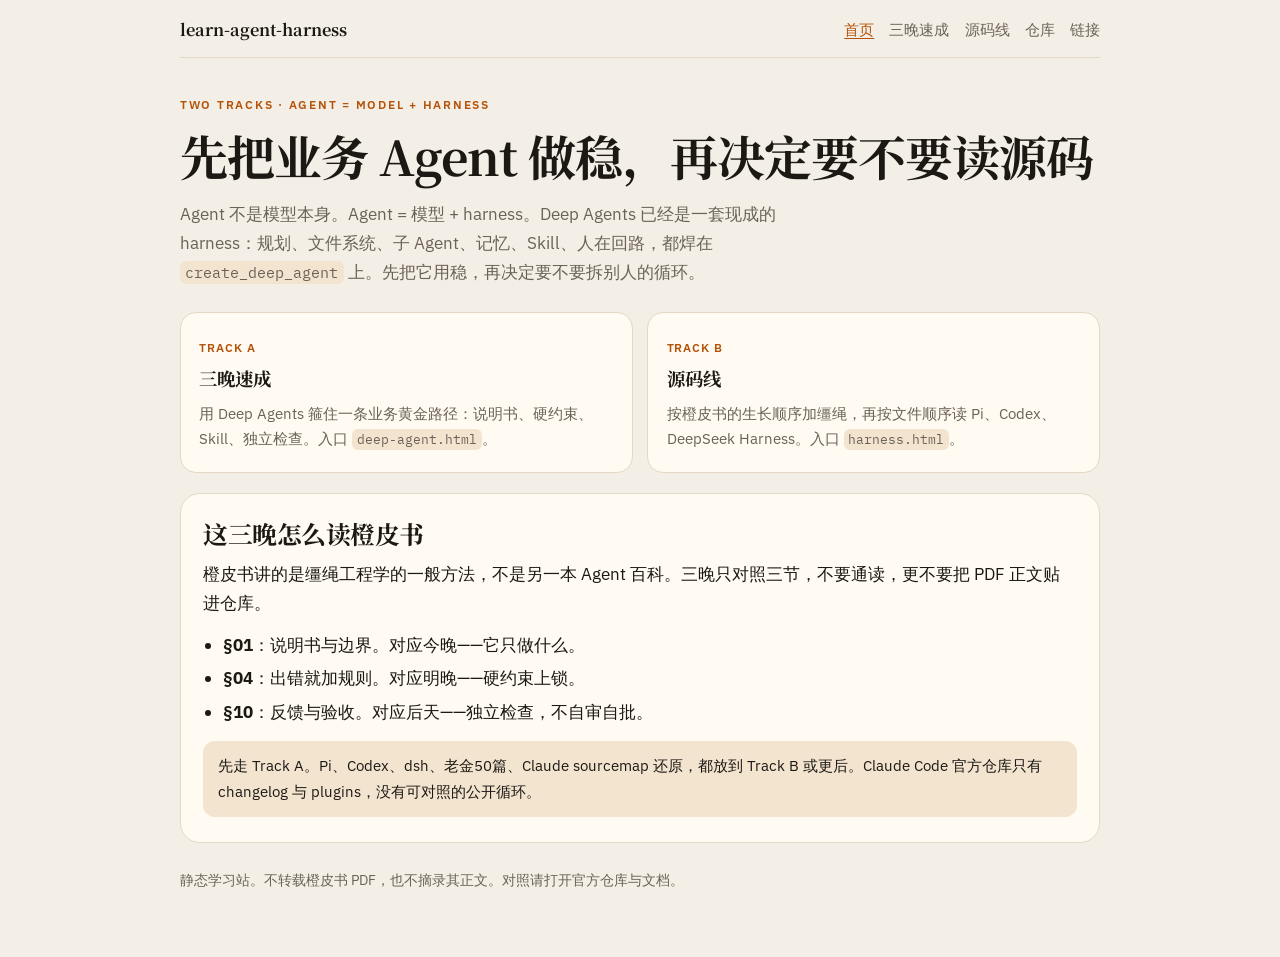
==== docs/index.html @ 332751eb "Add Deep Agents crash-course learning site. Static Pages site for the two-track harness path." ====
<!DOCTYPE html>
<html lang="zh-CN">
<head>
  <meta charset="utf-8">
  <meta name="viewport" content="width=device-width, initial-scale=1">
  <title>先把业务 Agent 做稳，再决定要不要读源码</title>
  <meta name="description" content="两条线学 Agent harness：三晚用 Deep Agents 把业务路径箍住，再按需读 Pi / Codex / dsh 源码。">
  <meta name="theme-color" content="#f4efe6">
  <link rel="canonical" href="https://tonyc726.github.io/learn-agent-harness/index.html">
  <link rel="preconnect" href="https://fonts.googleapis.com">
  <link rel="preconnect" href="https://fonts.gstatic.com" crossorigin>
  <link href="https://fonts.googleapis.com/css2?family=IBM+Plex+Sans:ital,wght@0,400;0,500;0,600;1,400&family=IBM+Plex+Mono:wght@400;500&family=Noto+Serif+SC:wght@500;600;700&display=swap" rel="stylesheet">
  <link rel="stylesheet" href="style.css">
</head>
<body>
<nav class="site-nav">
  <a class="brand" href="index.html">learn-agent-harness</a>
  <div class="links">
    <a href="index.html" class="active">首页</a>
    <a href="deep-agent.html">三晚速成</a>
    <a href="harness.html">源码线</a>
    <a href="repos.html">仓库</a>
    <a href="resources.html">链接</a>
  </div>
</nav>
  <div class="wrap">
    <p class="eyebrow">Two tracks · Agent = model + harness</p>
    <h1>先把业务 Agent 做稳，再决定要不要读源码</h1>
    <p class="lead">
      Agent 不是模型本身。Agent = 模型 + harness。Deep Agents 已经是一套现成的 harness：规划、文件系统、子 Agent、记忆、Skill、人在回路，都焊在 <code>create_deep_agent</code> 上。先把它用稳，再决定要不要拆别人的循环。
    </p>

    <div class="cards">
      <a class="card" href="deep-agent.html">
        <span class="when">Track A</span>
        <strong>三晚速成</strong>
        <p>用 Deep Agents 箍住一条业务黄金路径：说明书、硬约束、Skill、独立检查。入口 <code>deep-agent.html</code>。</p>
      </a>
      <a class="card" href="harness.html">
        <span class="when">Track B</span>
        <strong>源码线</strong>
        <p>按橙皮书的生长顺序加缰绳，再按文件顺序读 Pi、Codex、DeepSeek Harness。入口 <code>harness.html</code>。</p>
      </a>
    </div>

    <section class="panel">
      <h2>这三晚怎么读橙皮书</h2>
      <p>
        橙皮书讲的是缰绳工程学的一般方法，不是另一本 Agent 百科。三晚只对照三节，不要通读，更不要把 PDF 正文贴进仓库。
      </p>
      <ul>
        <li><strong>§01</strong>：说明书与边界。对应今晚——它只做什么。</li>
        <li><strong>§04</strong>：出错就加规则。对应明晚——硬约束上锁。</li>
        <li><strong>§10</strong>：反馈与验收。对应后天——独立检查，不自审自批。</li>
      </ul>
      <p class="note">
        先走 Track A。Pi、Codex、dsh、老金50篇、Claude sourcemap 还原，都放到 Track B 或更后。Claude Code 官方仓库只有 changelog 与 plugins，没有可对照的公开循环。
      </p>
    </section>
  <footer class="colophon">
    <p>静态学习站。不转载橙皮书 PDF，也不摘录其正文。对照请打开官方仓库与文档。</p>
  </footer>
</div>
</body>
</html>
---- docs/style.css ----
/* learn-agent-harness — cream / ink / rust editorial */
:root {
  --cream: #f4efe6;
  --paper: #fffaf2;
  --ink: #1c1914;
  --muted: #6b6258;
  --rule: #e4d8c4;
  --rust: #b45309;
  --rust-deep: #8a3d07;
  --chip: #f3e4d0;
}

* { box-sizing: border-box; }

html { scroll-behavior: smooth; }

body {
  margin: 0;
  background: var(--cream);
  color: var(--ink);
  font-family: "IBM Plex Sans", "Noto Sans SC", sans-serif;
  font-size: 17px;
  line-height: 1.7;
}

a { color: var(--rust); text-underline-offset: 0.18em; }
a:hover { color: var(--rust-deep); }

.wrap {
  width: min(920px, calc(100% - 2rem));
  margin: 0 auto;
  padding: 2.2rem 0 4rem;
}

.eyebrow {
  font-size: 0.78rem;
  letter-spacing: 0.14em;
  text-transform: uppercase;
  color: var(--rust);
  font-weight: 600;
  margin: 0 0 0.7rem;
}

h1, h2, h3 {
  font-family: "Noto Serif SC", "Songti SC", serif;
  font-weight: 700;
  line-height: 1.25;
  letter-spacing: -0.02em;
}

h1 { font-size: clamp(2rem, 5vw, 3rem); margin: 0 0 0.8rem; }
h2 { font-size: 1.55rem; margin: 0 0 0.7rem; }
h3 { font-size: 1.15rem; margin: 1.4rem 0 0.5rem; }

.lead {
  font-size: 1.08rem;
  color: var(--muted);
  max-width: 42rem;
  margin: 0 0 1.6rem;
}

p { margin: 0 0 0.85rem; }
p:last-child { margin-bottom: 0; }

ul, ol { margin: 0 0 0.9rem; padding-left: 1.2rem; }
li { margin: 0.28rem 0; }
li:last-child { margin-bottom: 0; }

/* Site nav */
.site-nav {
  display: flex;
  flex-wrap: wrap;
  align-items: center;
  justify-content: space-between;
  gap: 0.7rem 1.2rem;
  width: min(920px, calc(100% - 2rem));
  margin: 0 auto;
  padding: 1rem 0 0.85rem;
  border-bottom: 1px solid var(--rule);
}

.site-nav .brand {
  font-family: "Noto Serif SC", serif;
  font-weight: 700;
  font-size: 1.02rem;
  color: var(--ink);
  text-decoration: none;
}

.site-nav .brand:hover { color: var(--rust); }

.site-nav .links {
  display: flex;
  flex-wrap: wrap;
  gap: 0.35rem 0.95rem;
  list-style: none;
  margin: 0;
  padding: 0;
}

.site-nav .links a {
  color: var(--muted);
  text-decoration: none;
  font-size: 0.92rem;
  font-weight: 500;
}

.site-nav .links a:hover,
.site-nav .links a.active {
  color: var(--rust);
}

.site-nav .links a.active {
  text-decoration: underline;
  text-underline-offset: 0.22em;
}

/* Cards */
.cards {
  display: grid;
  grid-template-columns: 1fr 1fr;
  gap: 0.9rem;
  margin: 1.4rem 0 0;
}

.card {
  background: var(--paper);
  border: 1px solid var(--rule);
  border-radius: 16px;
  padding: 1.15rem 1.15rem 1.25rem;
  text-decoration: none;
  color: inherit;
  display: block;
  min-height: 100%;
}

.card:hover { border-color: #d4b48a; }

.card .when {
  display: inline-block;
  font-size: 0.72rem;
  letter-spacing: 0.08em;
  text-transform: uppercase;
  color: var(--rust);
  font-weight: 600;
  margin-bottom: 0.35rem;
}

.card strong {
  display: block;
  font-family: "Noto Serif SC", serif;
  font-size: 1.15rem;
  margin-bottom: 0.4rem;
}

.card p {
  margin: 0;
  color: var(--muted);
  font-size: 0.95rem;
}

/* Panels */
section.panel,
.panel {
  background: var(--paper);
  border: 1px solid var(--rule);
  border-radius: 20px;
  padding: 1.45rem 1.4rem 1.55rem;
  margin: 1.25rem 0 0;
}

.note {
  background: var(--chip);
  border-radius: 12px;
  padding: 0.75rem 0.9rem;
  color: var(--ink);
  font-size: 0.95rem;
  margin: 0.9rem 0 0;
}

/* Tables */
table {
  width: 100%;
  border-collapse: collapse;
  margin: 0.9rem 0 0;
  font-size: 0.95rem;
}

th, td {
  text-align: left;
  vertical-align: top;
  padding: 0.7rem 0.65rem;
  border-bottom: 1px solid var(--rule);
}

th {
  color: var(--rust);
  font-size: 0.78rem;
  letter-spacing: 0.06em;
  text-transform: uppercase;
}

/* Code */
pre {
  margin: 0.9rem 0 0;
  padding: 0.95rem 1rem;
  overflow-x: auto;
  background: #221c16;
  color: #f6efe4;
  border-radius: 14px;
  font-size: 0.82rem;
  line-height: 1.55;
}

code {
  font-family: "IBM Plex Mono", ui-monospace, SFMono-Regular, Menlo, monospace;
  font-size: 0.88em;
}

p code, li code, td code {
  background: var(--chip);
  padding: 0.08em 0.35em;
  border-radius: 6px;
}

pre code {
  background: none;
  padding: 0;
  color: inherit;
  font-size: 1em;
}

.link-list { list-style: none; padding: 0; margin: 0.7rem 0 0; }
.link-list li {
  padding: 0.55rem 0;
  border-bottom: 1px solid var(--rule);
}
.link-list li:last-child { border-bottom: 0; }
.link-list small { display: block; color: var(--muted); }

footer.colophon {
  margin-top: 1.6rem;
  color: var(--muted);
  font-size: 0.9rem;
}

@media (max-width: 720px) {
  .cards { grid-template-columns: 1fr; }
  section.panel, .panel { padding: 1.15rem 1rem 1.25rem; border-radius: 16px; }
  .site-nav { padding-top: 0.85rem; }
}
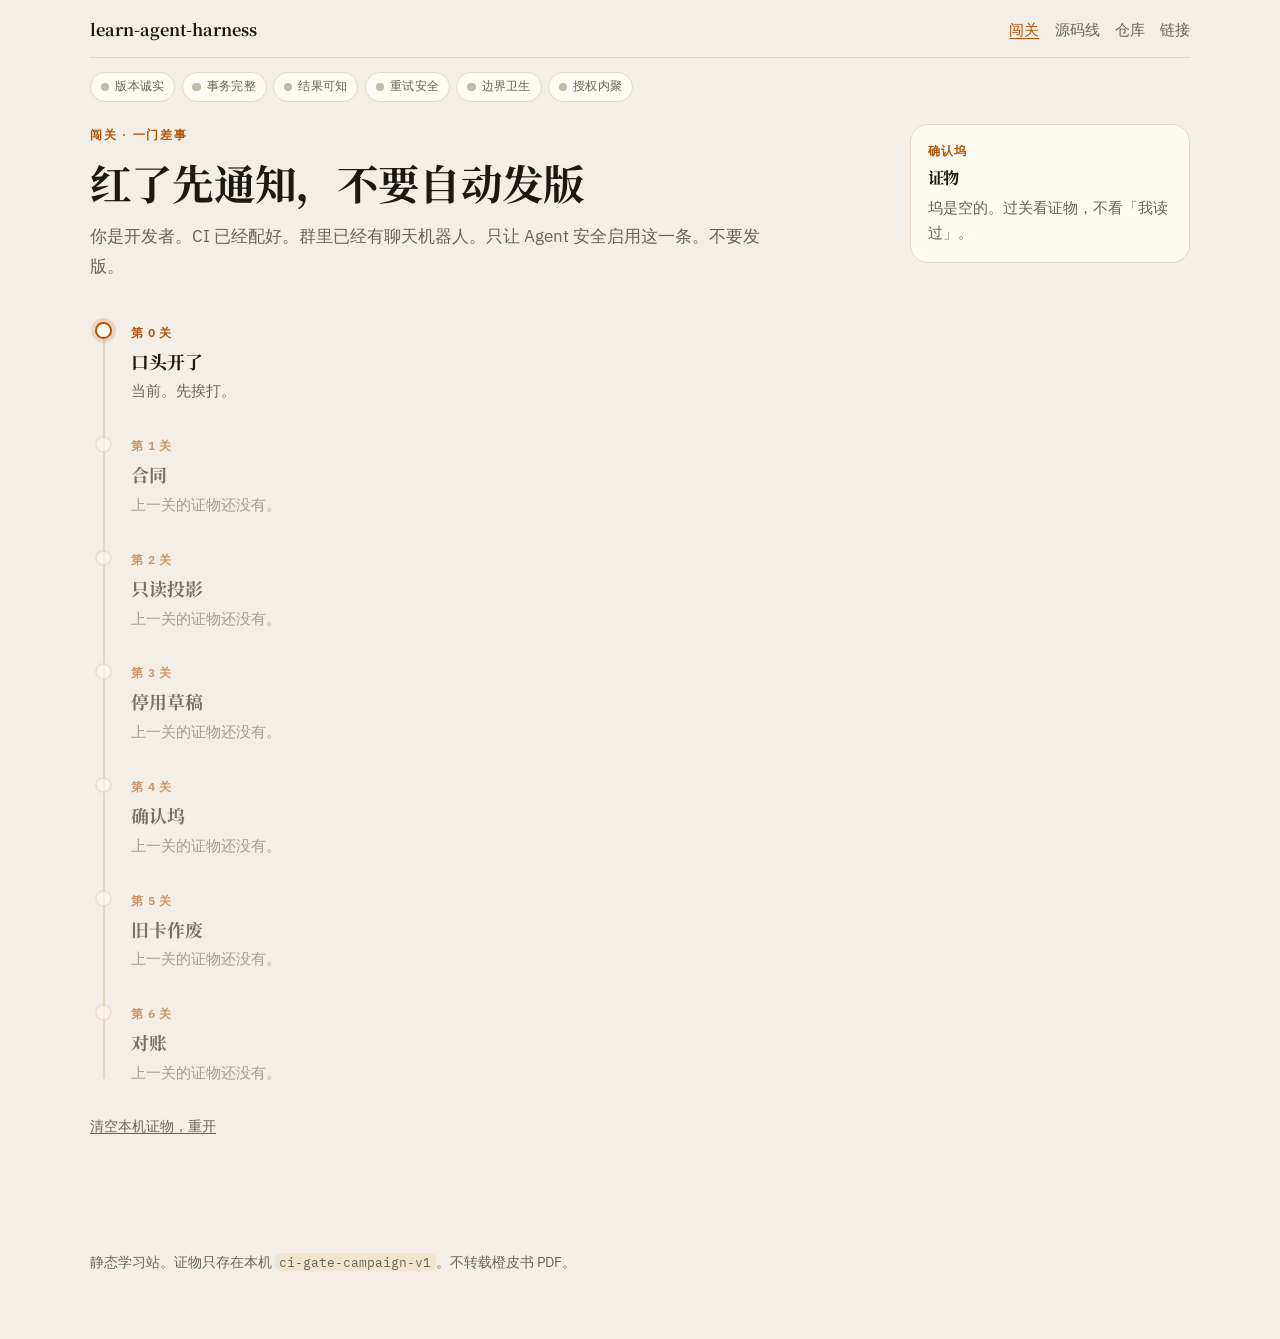
==== commit fb1d02cb: "Turn the public site into the CI notify-on-red campaign. The lecture home let people skip the one jo" ====
--- a/docs/index.html
+++ b/docs/index.html
@@ -3,8 +3,8 @@
 <head>
   <meta charset="utf-8">
   <meta name="viewport" content="width=device-width, initial-scale=1">
-  <title>先把业务 Agent 做稳，再决定要不要读源码</title>
-  <meta name="description" content="两条线学 Agent harness：三晚用 Deep Agents 把业务路径箍住，再按需读 Pi / Codex / dsh 源码。">
+  <title>红了先通知，不要自动发版</title>
+  <meta name="description" content="一门差事：让 Agent 安全启用「CI 红了先通知你，不要自动发版」。过关看证物。">
   <meta name="theme-color" content="#f4efe6">
   <link rel="canonical" href="https://tonyc726.github.io/learn-agent-harness/index.html">
   <link rel="preconnect" href="https://fonts.googleapis.com">
@@ -12,54 +12,38 @@
   <link href="https://fonts.googleapis.com/css2?family=IBM+Plex+Sans:ital,wght@0,400;0,500;0,600;1,400&family=IBM+Plex+Mono:wght@400;500&family=Noto+Serif+SC:wght@500;600;700&display=swap" rel="stylesheet">
   <link rel="stylesheet" href="style.css">
 </head>
-<body>
+<body class="is-game" data-page="map">
 <nav class="site-nav">
   <a class="brand" href="index.html">learn-agent-harness</a>
   <div class="links">
-    <a href="index.html" class="active">首页</a>
-    <a href="deep-agent.html">三晚速成</a>
+    <a href="index.html" class="active">闯关</a>
     <a href="harness.html">源码线</a>
     <a href="repos.html">仓库</a>
     <a href="resources.html">链接</a>
   </div>
 </nav>
-  <div class="wrap">
-    <p class="eyebrow">Two tracks · Agent = model + harness</p>
-    <h1>先把业务 Agent 做稳，再决定要不要读源码</h1>
+<div class="lamps-bar" id="lamps" aria-label="六性"></div>
+<div class="wrap-game">
+  <div class="quest">
+    <p class="eyebrow">闯关 · 一门差事</p>
+    <h1>红了先通知，不要自动发版</h1>
     <p class="lead">
-      Agent 不是模型本身。Agent = 模型 + harness。Deep Agents 已经是一套现成的 harness：规划、文件系统、子 Agent、记忆、Skill、人在回路，都焊在 <code>create_deep_agent</code> 上。先把它用稳，再决定要不要拆别人的循环。
+      你是开发者。CI 已经配好。群里已经有聊天机器人。只让 Agent 安全启用这一条。不要发版。
     </p>
-
-    <div class="cards">
-      <a class="card" href="deep-agent.html">
-        <span class="when">Track A</span>
-        <strong>三晚速成</strong>
-        <p>用 Deep Agents 箍住一条业务黄金路径：说明书、硬约束、Skill、独立检查。入口 <code>deep-agent.html</code>。</p>
-      </a>
-      <a class="card" href="harness.html">
-        <span class="when">Track B</span>
-        <strong>源码线</strong>
-        <p>按橙皮书的生长顺序加缰绳，再按文件顺序读 Pi、Codex、DeepSeek Harness。入口 <code>harness.html</code>。</p>
-      </a>
-    </div>
-
-    <section class="panel">
-      <h2>这三晚怎么读橙皮书</h2>
-      <p>
-        橙皮书讲的是缰绳工程学的一般方法，不是另一本 Agent 百科。三晚只对照三节，不要通读，更不要把 PDF 正文贴进仓库。
-      </p>
-      <ul>
-        <li><strong>§01</strong>：说明书与边界。对应今晚——它只做什么。</li>
-        <li><strong>§04</strong>：出错就加规则。对应明晚——硬约束上锁。</li>
-        <li><strong>§10</strong>：反馈与验收。对应后天——独立检查，不自审自批。</li>
-      </ul>
-      <p class="note">
-        先走 Track A。Pi、Codex、dsh、老金50篇、Claude sourcemap 还原，都放到 Track B 或更后。Claude Code 官方仓库只有 changelog 与 plugins，没有可对照的公开循环。
-      </p>
-    </section>
-  <footer class="colophon">
-    <p>静态学习站。不转载橙皮书 PDF，也不摘录其正文。对照请打开官方仓库与文档。</p>
-  </footer>
+    <ol class="trail" id="trail"></ol>
+    <p class="quiet-reset">
+      <button type="button" id="reset-campaign">清空本机证物，重开</button>
+    </p>
+  </div>
+  <aside class="dock" aria-label="确认坞">
+    <p class="slot-label">确认坞</p>
+    <h2>证物</h2>
+    <div id="dock-body"></div>
+  </aside>
 </div>
+<footer class="colophon wrap-game single">
+  <p>静态学习站。证物只存在本机 <code>ci-gate-campaign-v1</code>。不转载橙皮书 PDF。</p>
+</footer>
+<script src="campaign.js"></script>
 </body>
 </html>
--- a/docs/style.css
+++ b/docs/style.css
@@ -249,3 +249,438 @@
   section.panel, .panel { padding: 1.15rem 1rem 1.25rem; border-radius: 16px; }
   .site-nav { padding-top: 0.85rem; }
 }
+
+
+/* —— 闯关 chrome —— */
+:root {
+  --lamp-off: #c4b8a8;
+  --glow: rgba(180, 83, 9, 0.16);
+}
+
+body.is-game .site-nav,
+.lamps-bar,
+.wrap-game {
+  width: min(1100px, calc(100% - 2rem));
+}
+
+.lamps-bar {
+  display: flex;
+  flex-wrap: wrap;
+  gap: 0.4rem;
+  margin: 0.85rem auto 0;
+  padding: 0;
+}
+
+.lamp {
+  display: inline-flex;
+  align-items: center;
+  gap: 0.38rem;
+  padding: 0.22rem 0.62rem;
+  border: 1px solid var(--rule);
+  border-radius: 999px;
+  font-size: 0.76rem;
+  letter-spacing: 0.02em;
+  color: var(--muted);
+  background: var(--paper);
+}
+
+.lamp .dot {
+  width: 0.52rem;
+  height: 0.52rem;
+  border-radius: 50%;
+  background: var(--lamp-off);
+  flex: 0 0 auto;
+}
+
+.lamp.on {
+  color: var(--ink);
+  border-color: #d4b48a;
+}
+
+.lamp.on .dot {
+  background: var(--rust);
+  box-shadow: 0 0 0 3px var(--glow);
+}
+
+.rail {
+  display: flex;
+  flex-wrap: wrap;
+  gap: 0.35rem 0.15rem;
+  align-items: center;
+  margin: 0.9rem 0 0;
+  font-size: 0.82rem;
+}
+
+.rail a,
+.rail span.seg {
+  color: var(--muted);
+  text-decoration: none;
+  padding: 0.15rem 0.35rem;
+}
+
+.rail a:hover { color: var(--rust); }
+.rail a.now { color: var(--rust); font-weight: 600; }
+.rail a.done { color: var(--ink); }
+.rail span.lock { color: #a3988c; }
+
+.wrap-game {
+  margin: 0 auto;
+  padding: 1.4rem 0 4rem;
+  display: grid;
+  grid-template-columns: minmax(0, 1fr) 280px;
+  gap: 1.15rem 1.3rem;
+  align-items: start;
+}
+
+.wrap-game.single {
+  grid-template-columns: 1fr;
+}
+
+.quest h1 { font-size: clamp(1.8rem, 4vw, 2.6rem); }
+
+.trail {
+  list-style: none;
+  margin: 1.1rem 0 0;
+  padding: 0;
+  position: relative;
+}
+
+.trail::before {
+  content: "";
+  position: absolute;
+  left: 0.82rem;
+  top: 1.1rem;
+  bottom: 1.1rem;
+  width: 2px;
+  background: var(--rule);
+}
+
+.trail > li {
+  position: relative;
+  padding: 0.7rem 0 0.7rem 2.55rem;
+}
+
+.trail .mark {
+  position: absolute;
+  left: 0.32rem;
+  top: 1.05rem;
+  width: 1.05rem;
+  height: 1.05rem;
+  border-radius: 50%;
+  background: var(--paper);
+  border: 2px solid var(--rule);
+  z-index: 1;
+}
+
+.trail .now .mark {
+  border-color: var(--rust);
+  box-shadow: 0 0 0 4px var(--glow);
+}
+
+.trail .done .mark {
+  background: var(--rust);
+  border-color: var(--rust);
+}
+
+.trail .locked { opacity: 0.58; }
+
+.trail a {
+  text-decoration: none;
+  color: inherit;
+  display: block;
+}
+
+.trail a:hover strong { color: var(--rust); }
+
+.trail .locked a,
+.trail .locked .dead {
+  pointer-events: none;
+  cursor: default;
+}
+
+.trail .idx {
+  font-size: 0.72rem;
+  letter-spacing: 0.08em;
+  text-transform: uppercase;
+  color: var(--rust);
+  font-weight: 600;
+}
+
+.trail strong {
+  display: block;
+  font-family: "Noto Serif SC", serif;
+  font-size: 1.12rem;
+}
+
+.trail p {
+  margin: 0.15rem 0 0;
+  color: var(--muted);
+  font-size: 0.92rem;
+}
+
+.dock {
+  background: var(--paper);
+  border: 1px solid var(--rule);
+  border-radius: 18px;
+  padding: 1rem 1.05rem 1.1rem;
+  position: sticky;
+  top: 0.8rem;
+}
+
+.dock h2 {
+  font-size: 1.02rem;
+  margin: 0 0 0.45rem;
+}
+
+.dock .slot-label {
+  font-size: 0.75rem;
+  letter-spacing: 0.08em;
+  text-transform: uppercase;
+  color: var(--rust);
+  font-weight: 600;
+  margin: 0 0 0.35rem;
+}
+
+.dock .empty {
+  color: var(--muted);
+  font-size: 0.92rem;
+}
+
+.receipt {
+  margin: 0.45rem 0 0;
+  padding: 0.75rem 0.8rem;
+  background: #221c16;
+  color: #f6efe4;
+  border-radius: 12px;
+  font-family: "IBM Plex Mono", ui-monospace, monospace;
+  font-size: 0.78rem;
+  line-height: 1.5;
+  white-space: pre-wrap;
+  word-break: break-word;
+}
+
+.receipt-list {
+  list-style: none;
+  margin: 0.4rem 0 0;
+  padding: 0;
+}
+
+.receipt-list li {
+  padding: 0.45rem 0;
+  border-bottom: 1px solid var(--rule);
+  font-size: 0.88rem;
+}
+
+.receipt-list li:last-child { border-bottom: 0; }
+
+.receipt-list a { text-decoration: none; }
+
+.beat { margin-top: 0; }
+
+.beat-kicker {
+  font-size: 0.75rem;
+  letter-spacing: 0.1em;
+  text-transform: uppercase;
+  color: var(--rust);
+  font-weight: 600;
+  margin: 0 0 0.45rem;
+}
+
+.transcript {
+  margin: 0.7rem 0 0;
+  display: grid;
+  gap: 0.5rem;
+}
+
+.bubble {
+  background: var(--cream);
+  border-radius: 12px;
+  padding: 0.65rem 0.8rem;
+}
+
+.bubble span {
+  display: block;
+  font-size: 0.72rem;
+  letter-spacing: 0.06em;
+  text-transform: uppercase;
+  color: var(--rust);
+  font-weight: 600;
+  margin-bottom: 0.15rem;
+}
+
+.bubble p { margin: 0; }
+
+.bubble.sys { background: var(--chip); }
+
+.gate {
+  border: 0;
+  margin: 0.9rem 0 0;
+  padding: 0;
+}
+
+.gate + .gate { margin-top: 1.1rem; }
+
+.gate legend {
+  font-family: "Noto Serif SC", serif;
+  font-weight: 700;
+  font-size: 1.02rem;
+  padding: 0;
+  margin-bottom: 0.45rem;
+}
+
+.gate label {
+  display: block;
+  background: var(--cream);
+  border-radius: 10px;
+  padding: 0.55rem 0.7rem;
+  margin: 0.35rem 0 0;
+  cursor: pointer;
+}
+
+.gate input { margin-right: 0.45rem; accent-color: var(--rust); }
+
+.hint {
+  margin: 0.45rem 0 0;
+  color: var(--rust-deep);
+  font-size: 0.92rem;
+}
+
+.err {
+  margin: 0.5rem 0 0;
+  color: var(--rust-deep);
+  font-size: 0.92rem;
+}
+
+.ok {
+  margin: 0.5rem 0 0;
+  color: #3f6b3a;
+  font-size: 0.92rem;
+}
+
+.actions {
+  display: flex;
+  flex-wrap: wrap;
+  gap: 0.5rem;
+  margin-top: 1rem;
+}
+
+.btn {
+  appearance: none;
+  border: 1px solid var(--rust);
+  background: var(--rust);
+  color: #fffaf2;
+  font: inherit;
+  font-weight: 600;
+  font-size: 0.95rem;
+  padding: 0.48rem 0.95rem;
+  border-radius: 10px;
+  cursor: pointer;
+}
+
+.btn:hover { background: var(--rust-deep); border-color: var(--rust-deep); }
+
+.btn-ghost {
+  background: transparent;
+  color: var(--rust);
+}
+
+.btn-ghost:hover { background: var(--chip); color: var(--rust-deep); }
+
+.btn:disabled {
+  opacity: 0.45;
+  cursor: not-allowed;
+}
+
+.field {
+  margin: 0.7rem 0 0;
+}
+
+.field label {
+  display: block;
+  font-weight: 600;
+  font-size: 0.92rem;
+  margin-bottom: 0.28rem;
+}
+
+.field textarea,
+.field input[type="text"],
+.field select {
+  width: 100%;
+  font: inherit;
+  font-size: 0.95rem;
+  padding: 0.5rem 0.65rem;
+  border: 1px solid var(--rule);
+  border-radius: 10px;
+  background: var(--cream);
+  color: var(--ink);
+}
+
+.field textarea { min-height: 4.2rem; resize: vertical; }
+
+.proj {
+  width: 100%;
+  margin-top: 0.7rem;
+}
+
+.proj th { white-space: nowrap; }
+
+.compare {
+  display: grid;
+  grid-template-columns: 1fr 1fr;
+  gap: 0.7rem;
+  margin-top: 0.7rem;
+}
+
+.compare .col {
+  background: var(--cream);
+  border-radius: 12px;
+  padding: 0.75rem 0.8rem;
+}
+
+.compare h3 { margin-top: 0; font-size: 0.98rem; }
+
+.plus-locked {
+  opacity: 0.78;
+  border-style: dashed;
+}
+
+.plus-locked:hover { opacity: 1; }
+
+.appendix-banner {
+  width: min(920px, calc(100% - 2rem));
+  margin: 0.9rem auto 0;
+  background: var(--chip);
+  border-radius: 12px;
+  padding: 0.7rem 0.9rem;
+  font-size: 0.95rem;
+}
+
+.quiet-reset {
+  margin-top: 1.2rem;
+  font-size: 0.85rem;
+}
+
+.quiet-reset button {
+  appearance: none;
+  border: 0;
+  background: none;
+  color: var(--muted);
+  font: inherit;
+  cursor: pointer;
+  text-decoration: underline;
+  text-underline-offset: 0.18em;
+  padding: 0;
+}
+
+.ending-line {
+  font-family: "Noto Serif SC", serif;
+  font-size: 1.2rem;
+  line-height: 1.45;
+  margin: 0 0 1.1rem;
+}
+
+@media (max-width: 860px) {
+  .wrap-game { grid-template-columns: 1fr; }
+  .dock { position: static; }
+  .compare { grid-template-columns: 1fr; }
+}
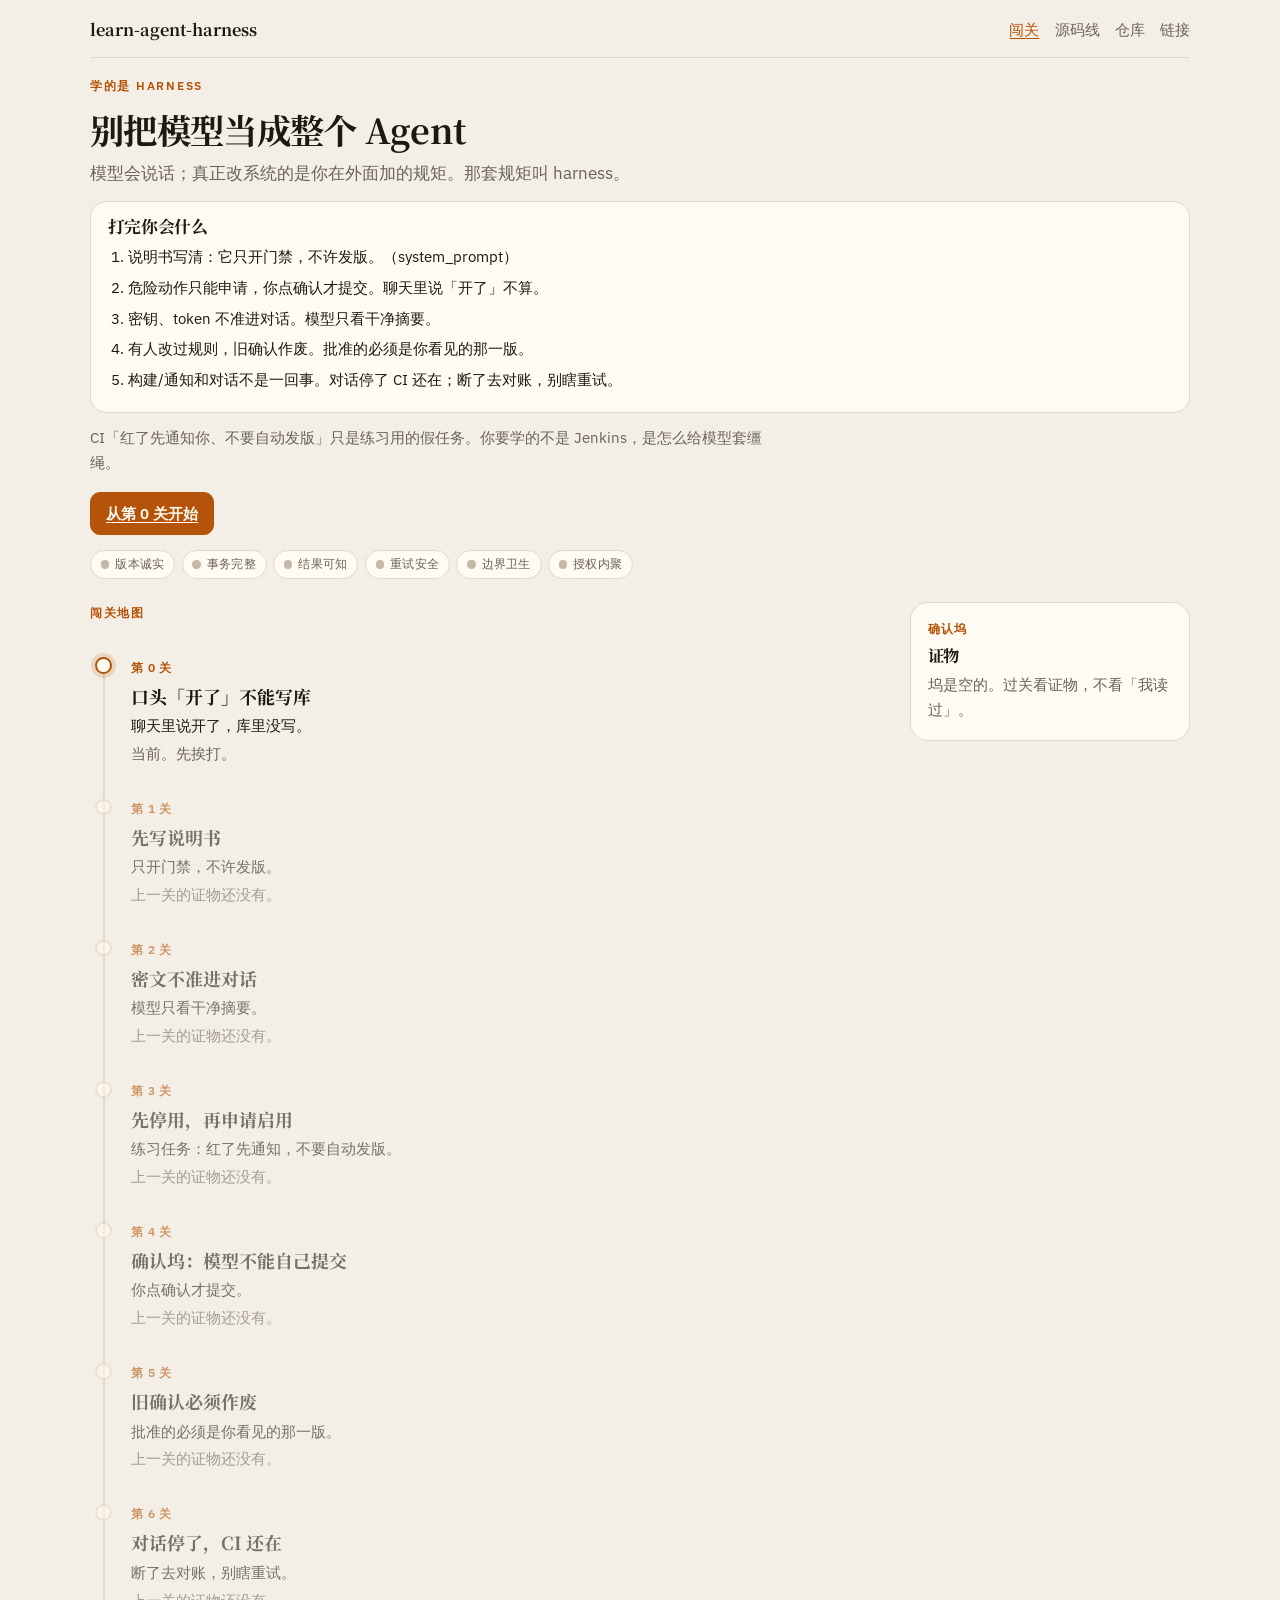
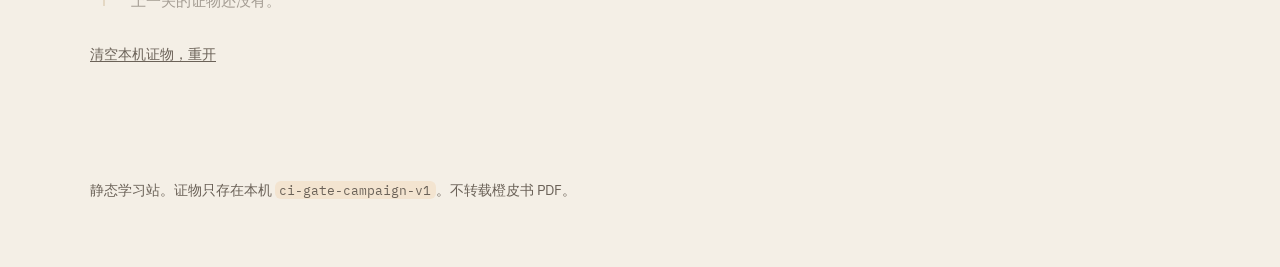
==== commit 2ceaf167: "Lead the homepage with what you will learn, not the fake CI task." ====
--- a/docs/index.html
+++ b/docs/index.html
@@ -3,8 +3,8 @@
 <head>
   <meta charset="utf-8">
   <meta name="viewport" content="width=device-width, initial-scale=1">
-  <title>红了先通知，不要自动发版</title>
-  <meta name="description" content="一门差事：让 Agent 安全启用「CI 红了先通知你，不要自动发版」。过关看证物。">
+  <title>别把模型当成整个 Agent</title>
+  <meta name="description" content="模型会说话；真正改系统的是你在外面加的规矩。那套规矩叫 harness。打完你会写说明书、确认坞、密文隔离和旧确认作废。">
   <meta name="theme-color" content="#f4efe6">
   <link rel="canonical" href="https://tonyc726.github.io/learn-agent-harness/index.html">
   <link rel="preconnect" href="https://fonts.googleapis.com">
@@ -22,14 +22,29 @@
     <a href="resources.html">链接</a>
   </div>
 </nav>
+<div class="wrap-game single open-learn">
+  <p class="eyebrow">学的是 harness</p>
+  <h1>别把模型当成整个 Agent</h1>
+  <p class="lead">
+    模型会说话；真正改系统的是你在外面加的规矩。那套规矩叫 harness。
+  </p>
+  <div class="outcomes" id="outcomes">
+    <h2>打完你会什么</h2>
+    <ol>
+      <li>说明书写清：它只开门禁，不许发版。（system_prompt）</li>
+      <li>危险动作只能申请，你点确认才提交。聊天里说「开了」不算。</li>
+      <li>密钥、token 不准进对话。模型只看干净摘要。</li>
+      <li>有人改过规则，旧确认作废。批准的必须是你看见的那一版。</li>
+      <li>构建/通知和对话不是一回事。对话停了 CI 还在；断了去对账，别瞎重试。</li>
+    </ol>
+  </div>
+  <p class="practice-note">CI「红了先通知你、不要自动发版」只是练习用的假任务。你要学的不是 Jenkins，是怎么给模型套缰绳。</p>
+  <p class="actions"><a class="btn" href="play.html?lv=0">从第 0 关开始</a></p>
+</div>
 <div class="lamps-bar" id="lamps" aria-label="六性"></div>
 <div class="wrap-game">
   <div class="quest">
-    <p class="eyebrow">闯关 · 一门差事</p>
-    <h1>红了先通知，不要自动发版</h1>
-    <p class="lead">
-      你是开发者。CI 已经配好。群里已经有聊天机器人。只让 Agent 安全启用这一条。不要发版。
-    </p>
+    <p class="eyebrow">闯关地图</p>
     <ol class="trail" id="trail"></ol>
     <p class="quiet-reset">
       <button type="button" id="reset-campaign">清空本机证物，重开</button>
--- a/docs/style.css
+++ b/docs/style.css
@@ -684,3 +684,58 @@
   .dock { position: static; }
   .compare { grid-template-columns: 1fr; }
 }
+
+/* —— 首页：先说你会什么 —— */
+.wrap-game.open-learn {
+  padding: 1.05rem 0 0.35rem;
+  display: block;
+}
+
+.wrap-game.open-learn h1 {
+  font-size: clamp(1.55rem, 3.6vw, 2.15rem);
+  margin-bottom: 0.45rem;
+}
+
+.wrap-game.open-learn .lead {
+  margin-bottom: 0.85rem;
+}
+
+.outcomes {
+  background: var(--paper);
+  border: 1px solid var(--rule);
+  border-radius: 16px;
+  padding: 0.9rem 1.05rem 0.95rem;
+  margin: 0 0 0.75rem;
+}
+
+.outcomes h2 {
+  font-size: 1.05rem;
+  margin: 0 0 0.4rem;
+}
+
+.outcomes ol {
+  margin: 0;
+  padding-left: 1.25rem;
+}
+
+.outcomes li {
+  margin: 0.28rem 0;
+  font-size: 0.96rem;
+}
+
+.practice-note {
+  color: var(--muted);
+  font-size: 0.95rem;
+  margin: 0 0 0.85rem;
+  max-width: 42rem;
+}
+
+.wrap-game.open-learn + .lamps-bar {
+  margin-top: 0.55rem;
+}
+
+.trail .stem {
+  margin: 0.12rem 0 0;
+  color: var(--ink);
+  font-size: 0.94rem;
+}
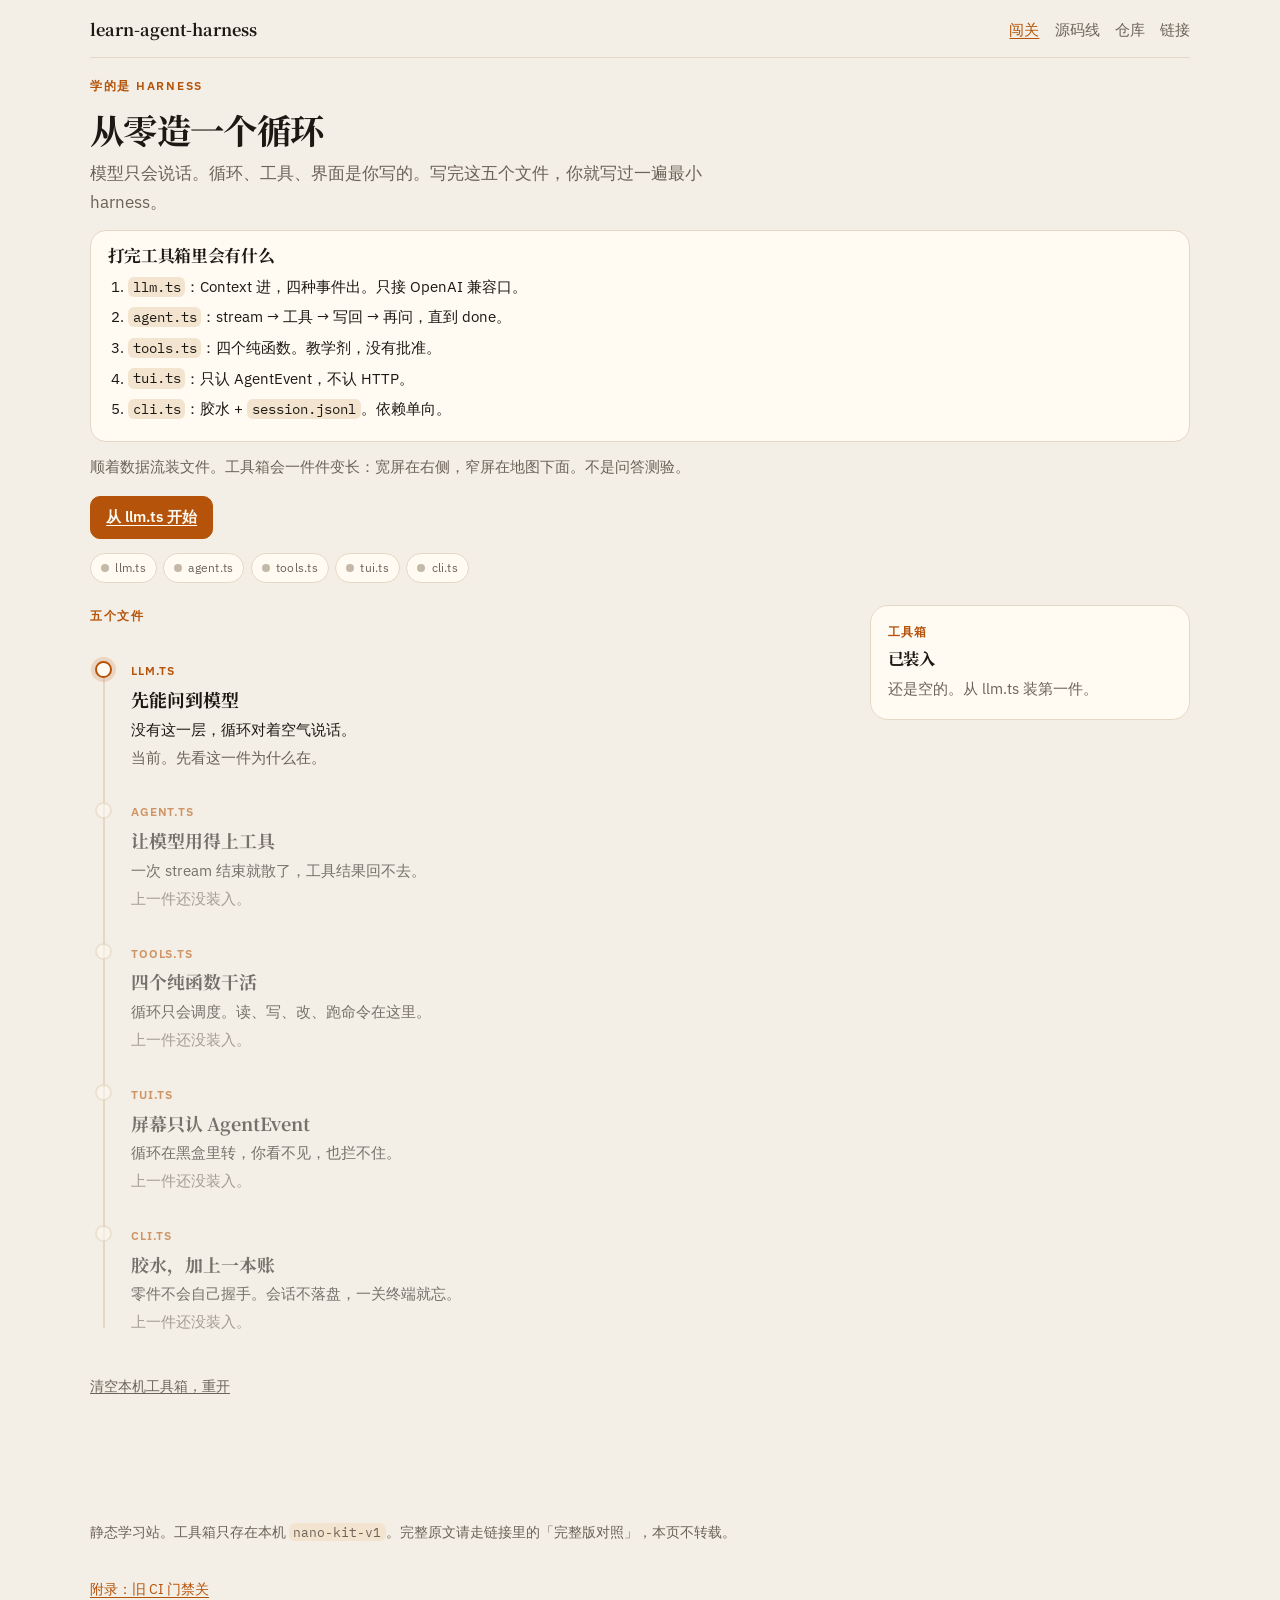
==== commit 1335054c: "Replace the CI quiz with a five-file loop you assemble on phone or desktop." ====
--- a/docs/index.html
+++ b/docs/index.html
@@ -3,8 +3,8 @@
 <head>
   <meta charset="utf-8">
   <meta name="viewport" content="width=device-width, initial-scale=1">
-  <title>别把模型当成整个 Agent</title>
-  <meta name="description" content="模型会说话；真正改系统的是你在外面加的规矩。那套规矩叫 harness。打完你会写说明书、确认坞、密文隔离和旧确认作废。">
+  <title>从零造一个循环</title>
+  <meta name="description" content="模型只会说话。循环、工具、界面是你写的。写完这五个文件，你就写过一遍最小 harness。">
   <meta name="theme-color" content="#f4efe6">
   <link rel="canonical" href="https://tonyc726.github.io/learn-agent-harness/index.html">
   <link rel="preconnect" href="https://fonts.googleapis.com">
@@ -12,7 +12,7 @@
   <link href="https://fonts.googleapis.com/css2?family=IBM+Plex+Sans:ital,wght@0,400;0,500;0,600;1,400&family=IBM+Plex+Mono:wght@400;500&family=Noto+Serif+SC:wght@500;600;700&display=swap" rel="stylesheet">
   <link rel="stylesheet" href="style.css">
 </head>
-<body class="is-game" data-page="map">
+<body class="is-game" data-page="kit-map">
 <nav class="site-nav">
   <a class="brand" href="index.html">learn-agent-harness</a>
   <div class="links">
@@ -24,41 +24,42 @@
 </nav>
 <div class="wrap-game single open-learn">
   <p class="eyebrow">学的是 harness</p>
-  <h1>别把模型当成整个 Agent</h1>
+  <h1>从零造一个循环</h1>
   <p class="lead">
-    模型会说话；真正改系统的是你在外面加的规矩。那套规矩叫 harness。
+    模型只会说话。循环、工具、界面是你写的。写完这五个文件，你就写过一遍最小 harness。
   </p>
   <div class="outcomes" id="outcomes">
-    <h2>打完你会什么</h2>
+    <h2>打完工具箱里会有什么</h2>
     <ol>
-      <li>说明书写清：它只开门禁，不许发版。（system_prompt）</li>
-      <li>危险动作只能申请，你点确认才提交。聊天里说「开了」不算。</li>
-      <li>密钥、token 不准进对话。模型只看干净摘要。</li>
-      <li>有人改过规则，旧确认作废。批准的必须是你看见的那一版。</li>
-      <li>构建/通知和对话不是一回事。对话停了 CI 还在；断了去对账，别瞎重试。</li>
+      <li><code>llm.ts</code>：Context 进，四种事件出。只接 OpenAI 兼容口。</li>
+      <li><code>agent.ts</code>：stream → 工具 → 写回 → 再问，直到 done。</li>
+      <li><code>tools.ts</code>：四个纯函数。教学剂，没有批准。</li>
+      <li><code>tui.ts</code>：只认 AgentEvent，不认 HTTP。</li>
+      <li><code>cli.ts</code>：胶水 + <code>session.jsonl</code>。依赖单向。</li>
     </ol>
   </div>
-  <p class="practice-note">CI「红了先通知你、不要自动发版」只是练习用的假任务。你要学的不是 Jenkins，是怎么给模型套缰绳。</p>
-  <p class="actions"><a class="btn" href="play.html?lv=0">从第 0 关开始</a></p>
+  <p class="practice-note">顺着数据流装文件。工具箱会一件件变长：宽屏在右侧，窄屏在地图下面。不是问答测验。</p>
+  <p class="actions"><a class="btn" href="play.html?ch=0">从 llm.ts 开始</a></p>
 </div>
-<div class="lamps-bar" id="lamps" aria-label="六性"></div>
+<div class="lamps-bar" id="files" aria-label="五个文件"></div>
 <div class="wrap-game">
   <div class="quest">
-    <p class="eyebrow">闯关地图</p>
+    <p class="eyebrow">五个文件</p>
     <ol class="trail" id="trail"></ol>
     <p class="quiet-reset">
-      <button type="button" id="reset-campaign">清空本机证物，重开</button>
+      <button type="button" id="reset-kit">清空本机工具箱，重开</button>
     </p>
   </div>
-  <aside class="dock" aria-label="确认坞">
-    <p class="slot-label">确认坞</p>
-    <h2>证物</h2>
-    <div id="dock-body"></div>
+  <aside class="dock kit-dock" aria-label="工具箱">
+    <p class="slot-label">工具箱</p>
+    <h2>已装入</h2>
+    <div id="kit-body"></div>
   </aside>
 </div>
 <footer class="colophon wrap-game single">
-  <p>静态学习站。证物只存在本机 <code>ci-gate-campaign-v1</code>。不转载橙皮书 PDF。</p>
+  <p>静态学习站。工具箱只存在本机 <code>nano-kit-v1</code>。完整原文请走链接里的「完整版对照」，本页不转载。</p>
+  <p><a href="appendix.html">附录：旧 CI 门禁关</a></p>
 </footer>
-<script src="campaign.js"></script>
+<script src="kit.js"></script>
 </body>
 </html>
--- a/docs/style.css
+++ b/docs/style.css
@@ -327,10 +327,12 @@
   margin: 0 auto;
   padding: 1.4rem 0 4rem;
   display: grid;
-  grid-template-columns: minmax(0, 1fr) 280px;
+  grid-template-columns: minmax(0, 1fr);
   gap: 1.15rem 1.3rem;
   align-items: start;
 }
+
+.wrap-game > * { min-width: 0; }
 
 .wrap-game.single {
   grid-template-columns: 1fr;
@@ -550,6 +552,7 @@
   color: var(--rust-deep);
   font-size: 0.92rem;
 }
+.err:empty { display: none; }
 
 .ok {
   margin: 0.5rem 0 0;
@@ -679,9 +682,14 @@
   margin: 0 0 1.1rem;
 }
 
+@media (min-width: 721px) {
+  .wrap-game {
+    grid-template-columns: minmax(0, 1fr) minmax(240px, 320px);
+  }
+  .wrap-game.single { grid-template-columns: 1fr; }
+}
+
 @media (max-width: 860px) {
-  .wrap-game { grid-template-columns: 1fr; }
-  .dock { position: static; }
   .compare { grid-template-columns: 1fr; }
 }
 
@@ -739,3 +747,166 @@
   color: var(--ink);
   font-size: 0.94rem;
 }
+
+
+/* —— 工具箱 + 手机可玩 —— */
+html { -webkit-text-size-adjust: 100%; }
+
+.lamp.now {
+  color: var(--ink);
+  border-color: var(--rust);
+}
+
+.kit-dock {
+  max-width: 100%;
+}
+
+.kit-file { margin-top: 0.75rem; }
+.kit-file:first-child { margin-top: 0; }
+
+.kit-name {
+  font-size: 0.75rem;
+  letter-spacing: 0.08em;
+  text-transform: uppercase;
+  color: var(--rust);
+  font-weight: 600;
+  margin: 0 0 0.3rem;
+}
+
+.kit-file pre {
+  margin-top: 0.25rem;
+  max-height: 22rem;
+  overflow: auto;
+  -webkit-overflow-scrolling: touch;
+  font-size: 13px;
+  line-height: 1.5;
+}
+
+.kit-file.draft pre { opacity: 0.92; }
+.kit-file.current pre { box-shadow: inset 0 0 0 1px #d4b48a; }
+
+.chapter h2 { font-size: 1.08rem; }
+
+pre {
+  max-width: 100%;
+  overflow-x: auto;
+  -webkit-overflow-scrolling: touch;
+}
+
+.quiet-reset button {
+  min-height: 44px;
+}
+
+@media (max-width: 720px) {
+  body { font-size: 16px; }
+
+  .site-nav {
+    width: min(1100px, calc(100% - 1.25rem));
+    padding: 0.7rem 0 0.65rem;
+  }
+
+  .site-nav .links a {
+    min-height: 44px;
+    display: inline-flex;
+    align-items: center;
+    padding: 0.35rem 0.15rem;
+  }
+
+  body.is-game .site-nav,
+  .lamps-bar,
+  .wrap-game,
+  .appendix-banner {
+    width: min(1100px, calc(100% - 1.25rem));
+  }
+
+  .wrap-game {
+    padding: 1rem 0 3rem;
+    gap: 1rem;
+  }
+
+  .lamps-bar {
+    position: static;
+    margin-top: 0.65rem;
+  }
+
+  .lamp {
+    min-height: 36px;
+    padding: 0.35rem 0.7rem;
+  }
+
+  .rail a,
+  .rail span.lock,
+  .rail span.seg {
+    min-height: 44px;
+    display: inline-flex;
+    align-items: center;
+    padding: 0.35rem 0.4rem;
+  }
+
+  .dock {
+    position: static;
+    top: auto;
+  }
+
+  .kit-file pre,
+  pre {
+    font-size: 13px;
+    line-height: 1.5;
+  }
+
+  .btn,
+  .btn-ghost {
+    min-height: 44px;
+    width: 100%;
+    padding: 0.7rem 1rem;
+    text-align: center;
+  }
+
+  .actions {
+    flex-direction: column;
+    align-items: stretch;
+  }
+
+  .gate label {
+    min-height: 44px;
+    display: flex;
+    align-items: center;
+    padding: 0.7rem 0.8rem;
+  }
+
+  .gate input {
+    width: 1.15rem;
+    height: 1.15rem;
+    flex: 0 0 auto;
+  }
+
+  .field input[type="text"],
+  .field textarea,
+  .field select {
+    min-height: 44px;
+    font-size: 16px;
+  }
+
+  .trail > li { padding: 0.85rem 0 0.85rem 2.55rem; }
+  .trail a,
+  .trail .dead { min-height: 44px; }
+
+  .quiet-reset button {
+    min-height: 44px;
+    padding: 0.4rem 0;
+  }
+
+  p code, li code {
+    word-break: break-word;
+  }
+}
+
+@media (min-width: 721px) {
+  .dock { position: sticky; top: 0.8rem; }
+  .kit-dock {
+    max-height: calc(100vh - 1.6rem);
+    overflow: auto;
+  }
+}
+
+.btn, .btn-ghost, .gate label, .site-nav a, .trail a, .quiet-reset button { touch-action: manipulation; }
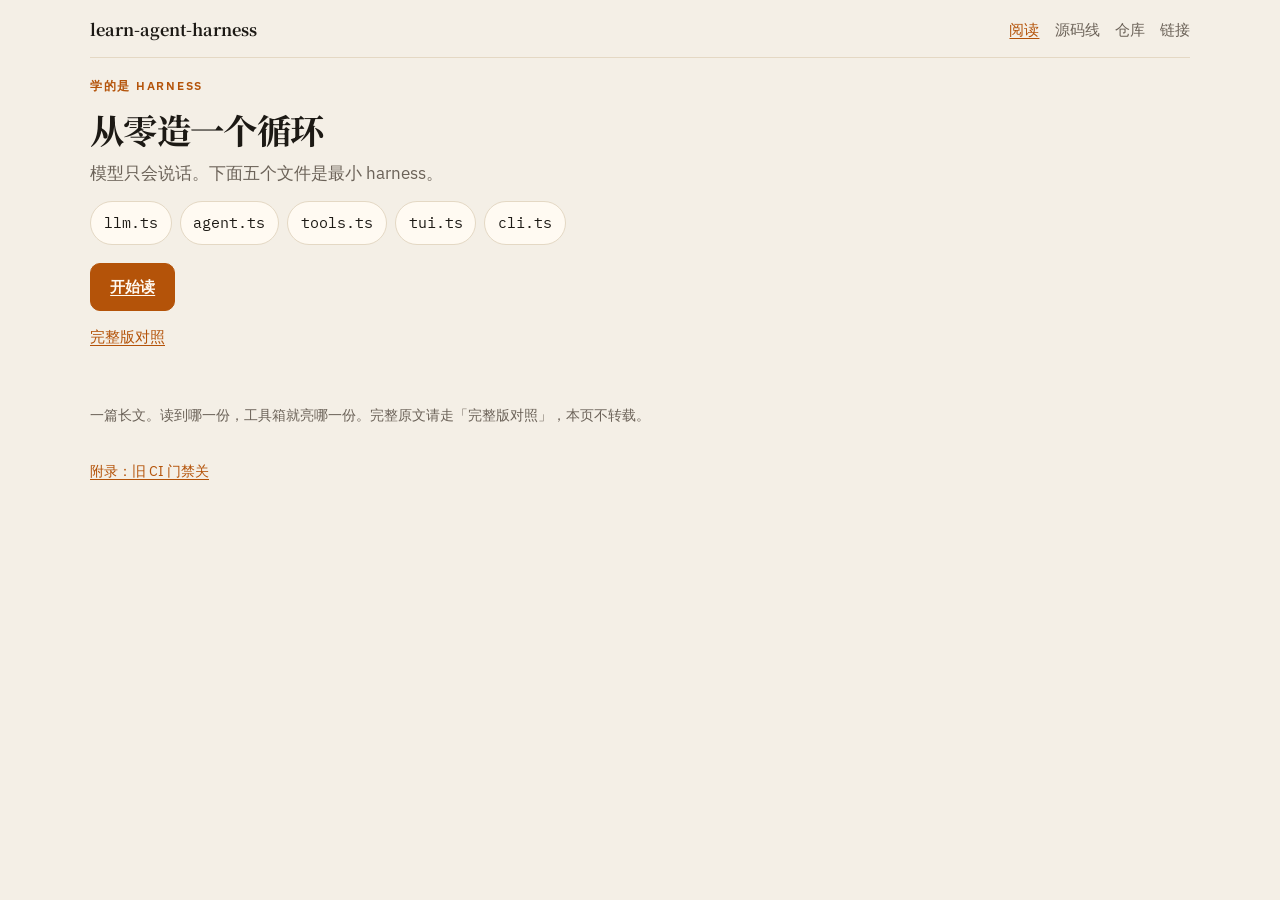
==== commit f8e50cce: "Replace the gated quiz with a scrolling article and kit. Read play.html as one long article. The kit" ====
--- a/docs/index.html
+++ b/docs/index.html
@@ -4,19 +4,20 @@
   <meta charset="utf-8">
   <meta name="viewport" content="width=device-width, initial-scale=1">
   <title>从零造一个循环</title>
-  <meta name="description" content="模型只会说话。循环、工具、界面是你写的。写完这五个文件，你就写过一遍最小 harness。">
+  <meta name="description" content="模型只会说话。下面五个文件是最小 harness。往下读，代码会跟着长出来。">
   <meta name="theme-color" content="#f4efe6">
   <link rel="canonical" href="https://tonyc726.github.io/learn-agent-harness/index.html">
   <link rel="preconnect" href="https://fonts.googleapis.com">
   <link rel="preconnect" href="https://fonts.gstatic.com" crossorigin>
   <link href="https://fonts.googleapis.com/css2?family=IBM+Plex+Sans:ital,wght@0,400;0,500;0,600;1,400&family=IBM+Plex+Mono:wght@400;500&family=Noto+Serif+SC:wght@500;600;700&display=swap" rel="stylesheet">
   <link rel="stylesheet" href="style.css">
+  <link rel="stylesheet" href="read.css">
 </head>
 <body class="is-game" data-page="kit-map">
 <nav class="site-nav">
   <a class="brand" href="index.html">learn-agent-harness</a>
   <div class="links">
-    <a href="index.html" class="active">闯关</a>
+    <a href="index.html" class="active">阅读</a>
     <a href="harness.html">源码线</a>
     <a href="repos.html">仓库</a>
     <a href="resources.html">链接</a>
@@ -25,41 +26,20 @@
 <div class="wrap-game single open-learn">
   <p class="eyebrow">学的是 harness</p>
   <h1>从零造一个循环</h1>
-  <p class="lead">
-    模型只会说话。循环、工具、界面是你写的。写完这五个文件，你就写过一遍最小 harness。
-  </p>
-  <div class="outcomes" id="outcomes">
-    <h2>打完工具箱里会有什么</h2>
-    <ol>
-      <li><code>llm.ts</code>：Context 进，四种事件出。只接 OpenAI 兼容口。</li>
-      <li><code>agent.ts</code>：stream → 工具 → 写回 → 再问，直到 done。</li>
-      <li><code>tools.ts</code>：四个纯函数。教学剂，没有批准。</li>
-      <li><code>tui.ts</code>：只认 AgentEvent，不认 HTTP。</li>
-      <li><code>cli.ts</code>：胶水 + <code>session.jsonl</code>。依赖单向。</li>
-    </ol>
-  </div>
-  <p class="practice-note">顺着数据流装文件。工具箱会一件件变长：宽屏在右侧，窄屏在地图下面。不是问答测验。</p>
-  <p class="actions"><a class="btn" href="play.html?ch=0">从 llm.ts 开始</a></p>
-</div>
-<div class="lamps-bar" id="files" aria-label="五个文件"></div>
-<div class="wrap-game">
-  <div class="quest">
-    <p class="eyebrow">五个文件</p>
-    <ol class="trail" id="trail"></ol>
-    <p class="quiet-reset">
-      <button type="button" id="reset-kit">清空本机工具箱，重开</button>
-    </p>
-  </div>
-  <aside class="dock kit-dock" aria-label="工具箱">
-    <p class="slot-label">工具箱</p>
-    <h2>已装入</h2>
-    <div id="kit-body"></div>
-  </aside>
+  <p class="lead">模型只会说话。下面五个文件是最小 harness。</p>
+  <ul class="file-jump">
+    <li><a href="play.html#llm"><code>llm.ts</code></a></li>
+    <li><a href="play.html#agent"><code>agent.ts</code></a></li>
+    <li><a href="play.html#tools"><code>tools.ts</code></a></li>
+    <li><a href="play.html#tui"><code>tui.ts</code></a></li>
+    <li><a href="play.html#cli"><code>cli.ts</code></a></li>
+  </ul>
+  <p class="actions"><a class="btn btn-start" href="play.html">开始读</a></p>
+  <p class="home-aside"><a href="https://pi-from-scratch.vercel.app">完整版对照</a></p>
 </div>
 <footer class="colophon wrap-game single">
-  <p>静态学习站。工具箱只存在本机 <code>nano-kit-v1</code>。完整原文请走链接里的「完整版对照」，本页不转载。</p>
+  <p>一篇长文。读到哪一份，工具箱就亮哪一份。完整原文请走「完整版对照」，本页不转载。</p>
   <p><a href="appendix.html">附录：旧 CI 门禁关</a></p>
 </footer>
-<script src="kit.js"></script>
 </body>
 </html>
--- a/docs/read.css
+++ b/docs/read.css
@@ -0,0 +1,290 @@
+/* Scrolling article + kit dock. Cream / ink / rust. */
+
+.file-jump {
+  display: flex;
+  flex-wrap: wrap;
+  gap: 0.5rem;
+  list-style: none;
+  margin: 0 0 1.15rem;
+  padding: 0;
+}
+
+.file-jump li { margin: 0; }
+
+.file-jump a {
+  display: inline-flex;
+  align-items: center;
+  min-height: 44px;
+  padding: 0.35rem 0.8rem;
+  border: 1px solid var(--rule);
+  border-radius: 999px;
+  background: var(--paper);
+  color: var(--ink);
+  text-decoration: none;
+}
+
+.file-jump a:hover,
+.file-jump a:focus-visible {
+  border-color: var(--rust);
+  color: var(--rust);
+}
+
+.file-jump code {
+  background: none;
+  padding: 0;
+}
+
+.btn-start {
+  display: inline-flex;
+  align-items: center;
+  justify-content: center;
+  min-height: 44px;
+  padding: 0.62rem 1.2rem;
+}
+
+.home-aside {
+  margin: 0.85rem 0 0;
+  font-size: 0.92rem;
+  color: var(--muted);
+}
+
+.play-layout {
+  width: min(1100px, calc(100% - 2rem));
+  margin: 0 auto;
+  padding: 1.4rem 0 4rem;
+}
+
+.read-article section {
+  min-height: 62vh;
+  padding: 2.2rem 0 2.6rem;
+  border-bottom: 1px solid var(--rule);
+  scroll-margin-top: 1rem;
+}
+
+.read-article section:last-child {
+  border-bottom: 0;
+  padding-bottom: 3rem;
+}
+
+.read-article h2 {
+  font-size: clamp(1.45rem, 3.4vw, 2rem);
+  margin: 0 0 0.85rem;
+}
+
+.kit-dock {
+  background: var(--paper);
+  border: 1px solid var(--rule);
+  border-radius: 18px;
+  padding: 0.85rem 0.95rem 1rem;
+}
+
+.kit-bar {
+  display: flex;
+  flex-wrap: wrap;
+  align-items: center;
+  gap: 0.45rem 0.55rem;
+}
+
+.kit-bar .slot-label {
+  font-size: 0.75rem;
+  letter-spacing: 0.08em;
+  text-transform: uppercase;
+  color: var(--rust);
+  font-weight: 600;
+  margin: 0;
+}
+
+.kit-file-label {
+  font-family: "IBM Plex Mono", ui-monospace, monospace;
+  font-size: 0.82rem;
+  color: var(--ink);
+  min-height: 1.2em;
+}
+
+.kit-file-label:empty { display: none; }
+
+.progress-chip {
+  display: inline-flex;
+  align-items: center;
+  min-height: 44px;
+  padding: 0.2rem 0.7rem;
+  border-radius: 999px;
+  background: var(--chip);
+  color: var(--ink);
+  font-size: 0.78rem;
+  font-weight: 600;
+  letter-spacing: 0.02em;
+}
+
+.kit-lock,
+.kit-sheet-toggle {
+  appearance: none;
+  display: inline-flex;
+  align-items: center;
+  justify-content: center;
+  min-height: 44px;
+  min-width: 44px;
+  padding: 0.35rem 0.8rem;
+  border: 1px solid var(--rule);
+  border-radius: 10px;
+  background: var(--cream);
+  color: var(--ink);
+  font: inherit;
+  font-size: 0.88rem;
+  font-weight: 600;
+  cursor: pointer;
+  touch-action: manipulation;
+}
+
+.kit-lock.is-locked,
+.kit-lock[aria-pressed="true"] {
+  border-color: var(--rust);
+  color: var(--rust);
+  background: var(--chip);
+}
+
+.kit-lock:focus-visible,
+.kit-sheet-toggle:focus-visible,
+.kit-chip:focus-visible,
+.file-jump a:focus-visible,
+.btn-start:focus-visible {
+  outline: 2px solid var(--rust);
+  outline-offset: 2px;
+}
+
+.kit-chips {
+  display: flex;
+  flex-wrap: wrap;
+  gap: 0.4rem;
+  margin: 0.7rem 0 0;
+}
+
+.kit-chip {
+  appearance: none;
+  display: inline-flex;
+  align-items: center;
+  justify-content: center;
+  min-height: 44px;
+  padding: 0.3rem 0.7rem;
+  border: 1px solid var(--rule);
+  border-radius: 999px;
+  background: var(--cream);
+  color: var(--muted);
+  font: inherit;
+  font-family: "IBM Plex Mono", ui-monospace, monospace;
+  font-size: 0.78rem;
+  cursor: pointer;
+  touch-action: manipulation;
+}
+
+.kit-chip.is-on {
+  border-color: var(--rust);
+  color: var(--ink);
+  background: var(--chip);
+}
+
+.kit-panel {
+  margin-top: 0.7rem;
+}
+
+.kit-panel .empty {
+  color: var(--muted);
+  font-size: 0.92rem;
+  margin: 0;
+}
+
+.kit-panel pre {
+  margin: 0;
+  max-height: min(62vh, 36rem);
+  overflow: auto;
+  -webkit-overflow-scrolling: touch;
+  font-size: 13px;
+  line-height: 1.5;
+}
+
+@media (min-width: 721px) {
+  .play-layout {
+    display: grid;
+    grid-template-columns: minmax(0, 1fr) minmax(280px, 360px);
+    gap: 1.35rem 1.4rem;
+    align-items: start;
+    padding-bottom: 42vh;
+  }
+
+  .kit-dock {
+    position: sticky;
+    top: 0.8rem;
+    max-height: calc(100vh - 1.6rem);
+    overflow: auto;
+  }
+
+  .kit-sheet-toggle { display: none; }
+
+  .kit-sheet { display: block; }
+}
+
+@media (max-width: 720px) {
+  .play-layout {
+    display: block;
+    width: min(1100px, calc(100% - 1.25rem));
+    padding: 1rem 0 0;
+  }
+
+  body.is-read {
+    padding-bottom: 7.25rem;
+  }
+
+  body.is-read.kit-open {
+    padding-bottom: calc(45vh + 9.5rem);
+  }
+
+  .read-article section {
+    min-height: 70vh;
+    padding: 1.6rem 0 2rem;
+  }
+
+  .btn-start {
+    width: 100%;
+  }
+
+  .kit-dock {
+    position: fixed;
+    left: 0;
+    right: 0;
+    bottom: 0;
+    z-index: 30;
+    border-radius: 16px 16px 0 0;
+    border-left: 0;
+    border-right: 0;
+    border-bottom: 0;
+    padding: 0.65rem 0.9rem calc(0.7rem + env(safe-area-inset-bottom, 0px));
+    max-height: none;
+  }
+
+  .kit-dock:not(.is-open) .kit-sheet {
+    display: none;
+  }
+
+  .kit-dock.is-open .kit-sheet {
+    display: block;
+  }
+
+  .kit-dock.is-open .kit-panel pre {
+    max-height: 45vh;
+  }
+
+  .kit-bar .slot-label {
+    min-height: 44px;
+    display: inline-flex;
+    align-items: center;
+  }
+
+  .progress-chip,
+  .kit-lock,
+  .kit-sheet-toggle,
+  .kit-chip,
+  .file-jump a,
+  .btn-start {
+    min-height: 44px;
+  }
+}
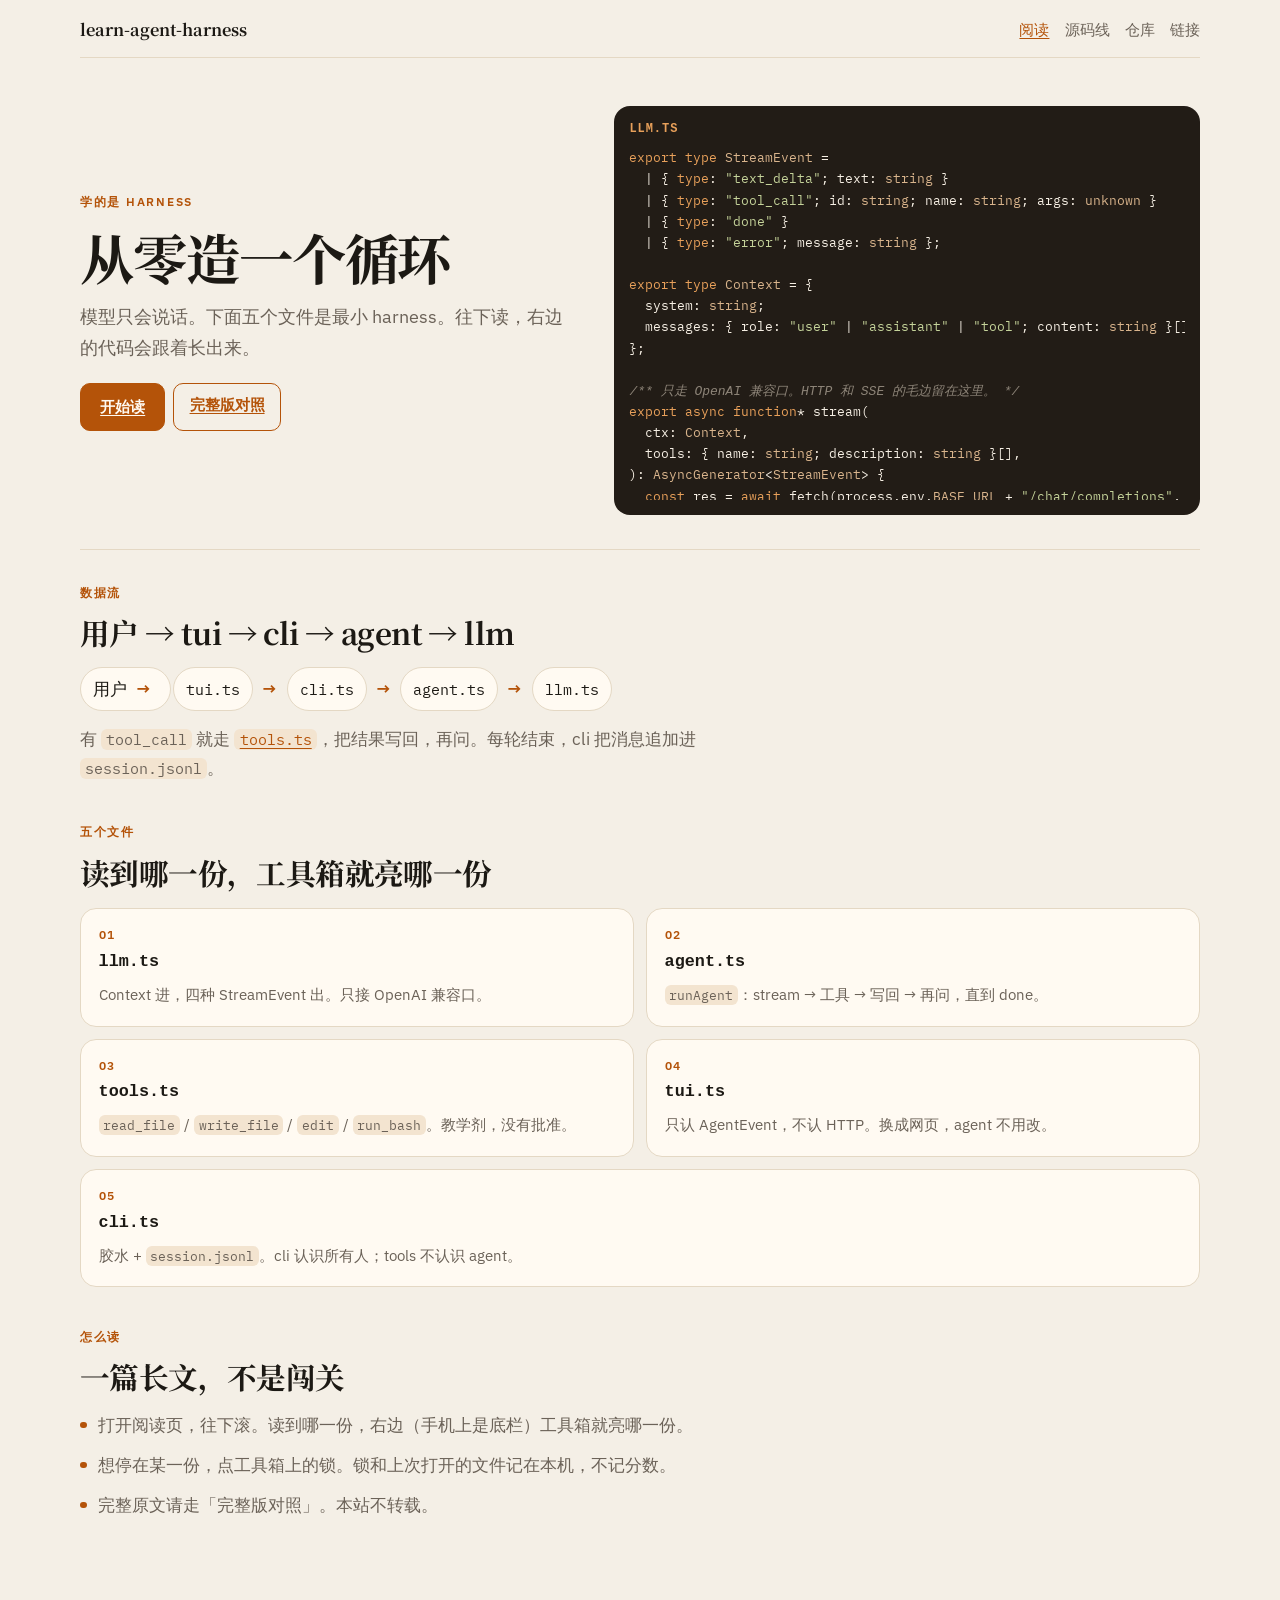
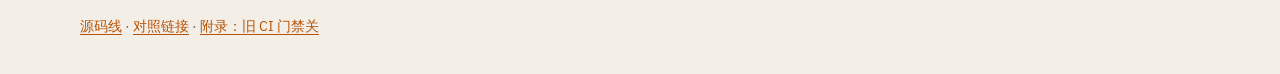
==== commit 6cd19986: "Highlight TypeScript samples and redesign the homepage. Kit code is token-colored in place. The home" ====
--- a/docs/index.html
+++ b/docs/index.html
@@ -13,7 +13,7 @@
   <link rel="stylesheet" href="style.css">
   <link rel="stylesheet" href="read.css">
 </head>
-<body class="is-game" data-page="kit-map">
+<body class="is-home" data-page="kit-home">
 <nav class="site-nav">
   <a class="brand" href="index.html">learn-agent-harness</a>
   <div class="links">
@@ -23,23 +23,91 @@
     <a href="resources.html">链接</a>
   </div>
 </nav>
-<div class="wrap-game single open-learn">
-  <p class="eyebrow">学的是 harness</p>
-  <h1>从零造一个循环</h1>
-  <p class="lead">模型只会说话。下面五个文件是最小 harness。</p>
-  <ul class="file-jump">
-    <li><a href="play.html#llm"><code>llm.ts</code></a></li>
-    <li><a href="play.html#agent"><code>agent.ts</code></a></li>
-    <li><a href="play.html#tools"><code>tools.ts</code></a></li>
-    <li><a href="play.html#tui"><code>tui.ts</code></a></li>
-    <li><a href="play.html#cli"><code>cli.ts</code></a></li>
-  </ul>
-  <p class="actions"><a class="btn btn-start" href="play.html">开始读</a></p>
-  <p class="home-aside"><a href="https://pi-from-scratch.vercel.app">完整版对照</a></p>
-</div>
-<footer class="colophon wrap-game single">
-  <p>一篇长文。读到哪一份，工具箱就亮哪一份。完整原文请走「完整版对照」，本页不转载。</p>
-  <p><a href="appendix.html">附录：旧 CI 门禁关</a></p>
+<main class="home">
+  <section class="home-hero">
+    <div class="home-hero-copy">
+      <p class="eyebrow">学的是 harness</p>
+      <h1>从零造一个循环</h1>
+      <p class="lead">模型只会说话。下面五个文件是最小 harness。往下读，右边的代码会跟着长出来。</p>
+      <p class="actions">
+        <a class="btn btn-start" href="play.html">开始读</a>
+        <a class="btn btn-ghost" href="https://pi-from-scratch.vercel.app">完整版对照</a>
+      </p>
+    </div>
+    <figure class="home-preview-wrap">
+      <figcaption>llm.ts</figcaption>
+      <pre class="home-preview"><code id="home-code" class="lang-ts"></code></pre>
+    </figure>
+  </section>
+
+  <section class="home-loop">
+    <p class="eyebrow">数据流</p>
+    <h2>用户 → tui → cli → agent → llm</h2>
+    <ol class="loop-path">
+      <li>用户</li>
+      <li><a href="play.html#tui"><code>tui.ts</code></a></li>
+      <li><a href="play.html#cli"><code>cli.ts</code></a></li>
+      <li><a href="play.html#agent"><code>agent.ts</code></a></li>
+      <li><a href="play.html#llm"><code>llm.ts</code></a></li>
+    </ol>
+    <p class="loop-note">有 <code>tool_call</code> 就走 <a href="play.html#tools"><code>tools.ts</code></a>，把结果写回，再问。每轮结束，cli 把消息追加进 <code>session.jsonl</code>。</p>
+  </section>
+
+  <section class="home-files">
+    <p class="eyebrow">五个文件</p>
+    <h2>读到哪一份，工具箱就亮哪一份</h2>
+    <ul class="home-file-grid">
+      <li>
+        <a href="play.html#llm">
+          <span class="file-idx">01</span>
+          <strong>llm.ts</strong>
+          <p>Context 进，四种 StreamEvent 出。只接 OpenAI 兼容口。</p>
+        </a>
+      </li>
+      <li>
+        <a href="play.html#agent">
+          <span class="file-idx">02</span>
+          <strong>agent.ts</strong>
+          <p><code>runAgent</code>：stream → 工具 → 写回 → 再问，直到 done。</p>
+        </a>
+      </li>
+      <li>
+        <a href="play.html#tools">
+          <span class="file-idx">03</span>
+          <strong>tools.ts</strong>
+          <p><code>read_file</code> / <code>write_file</code> / <code>edit</code> / <code>run_bash</code>。教学剂，没有批准。</p>
+        </a>
+      </li>
+      <li>
+        <a href="play.html#tui">
+          <span class="file-idx">04</span>
+          <strong>tui.ts</strong>
+          <p>只认 AgentEvent，不认 HTTP。换成网页，agent 不用改。</p>
+        </a>
+      </li>
+      <li>
+        <a href="play.html#cli">
+          <span class="file-idx">05</span>
+          <strong>cli.ts</strong>
+          <p>胶水 + <code>session.jsonl</code>。cli 认识所有人；tools 不认识 agent。</p>
+        </a>
+      </li>
+    </ul>
+  </section>
+
+  <section class="home-how">
+    <p class="eyebrow">怎么读</p>
+    <h2>一篇长文，不是闯关</h2>
+    <ul class="home-points">
+      <li>打开阅读页，往下滚。读到哪一份，右边（手机上是底栏）工具箱就亮哪一份。</li>
+      <li>想停在某一份，点工具箱上的锁。锁和上次打开的文件记在本机，不记分数。</li>
+      <li>完整原文请走「完整版对照」。本站不转载。</li>
+    </ul>
+  </section>
+</main>
+<footer class="colophon home-foot">
+  <p><a href="harness.html">源码线</a> · <a href="resources.html">对照链接</a> · <a href="appendix.html">附录：旧 CI 门禁关</a></p>
 </footer>
+<script src="kit.js"></script>
 </body>
 </html>
--- a/docs/read.css
+++ b/docs/read.css
@@ -1,4 +1,4 @@
-/* Scrolling article + kit dock. Cream / ink / rust. */
+/* Scrolling article + fullscreen kit. Cream / ink / rust. */
 
 .file-jump {
   display: flex;
@@ -48,10 +48,265 @@
   color: var(--muted);
 }
 
+.tok-kw { color: #e8a05a; }
+.tok-str { color: #c5d39a; }
+.tok-cmt { color: #8d8478; font-style: italic; }
+.tok-type { color: #d9b48c; }
+.tok-num { color: #e0c07a; }
+
+.lang-ts {
+  color: #f6efe4;
+}
+
+body.is-home .site-nav {
+  width: min(1120px, calc(100% - 2rem));
+}
+
+.home {
+  width: min(1120px, calc(100% - 2rem));
+  margin: 0 auto;
+  padding: 1.6rem 0 3.2rem;
+}
+
+.home-hero {
+  display: grid;
+  grid-template-columns: minmax(0, 1fr);
+  gap: 1.6rem;
+  align-items: center;
+  padding: 0.6rem 0 2.1rem;
+  border-bottom: 1px solid var(--rule);
+}
+
+.home-hero h1 {
+  font-size: clamp(2.1rem, 6vw, 3.4rem);
+  margin-bottom: 0.7rem;
+}
+
+.home-hero .lead {
+  font-size: 1.12rem;
+  margin-bottom: 1.25rem;
+}
+
+.home-preview-wrap {
+  margin: 0;
+  background: #221c16;
+  border-radius: 16px;
+  padding: 0.8rem 0.95rem 0.95rem;
+  min-width: 0;
+}
+
+.home-preview-wrap figcaption {
+  font-family: "IBM Plex Mono", ui-monospace, monospace;
+  font-size: 0.75rem;
+  letter-spacing: 0.08em;
+  text-transform: uppercase;
+  color: #e8a05a;
+  font-weight: 600;
+  margin: 0 0 0.55rem;
+}
+
+.home-preview {
+  margin: 0;
+  padding: 0;
+  max-height: 22rem;
+  overflow: auto;
+  background: none;
+  border-radius: 0;
+  -webkit-overflow-scrolling: touch;
+  font-size: 13px;
+  line-height: 1.55;
+  color: #f6efe4;
+}
+
+.home-loop,
+.home-files,
+.home-how {
+  padding: 2rem 0 0.4rem;
+}
+
+.home-loop h2,
+.home-files h2,
+.home-how h2 {
+  font-size: clamp(1.35rem, 3vw, 1.85rem);
+}
+
+.loop-path {
+  display: flex;
+  flex-wrap: wrap;
+  align-items: center;
+  gap: 0.4rem 0.15rem;
+  list-style: none;
+  margin: 1rem 0 0.85rem;
+  padding: 0;
+}
+
+.loop-path li {
+  display: inline-flex;
+  align-items: center;
+  margin: 0;
+}
+
+.loop-path li:not(:last-child)::after {
+  content: "→";
+  margin: 0 0.45rem 0 0.55rem;
+  color: var(--rust);
+  font-weight: 600;
+}
+
+.loop-path a,
+.loop-path li:first-child {
+  display: inline-flex;
+  align-items: center;
+  min-height: 44px;
+  padding: 0.25rem 0.75rem;
+  border: 1px solid var(--rule);
+  border-radius: 999px;
+  background: var(--paper);
+  color: var(--ink);
+  text-decoration: none;
+}
+
+.loop-path a:hover,
+.loop-path a:focus-visible {
+  border-color: var(--rust);
+  color: var(--rust);
+}
+
+.loop-path code {
+  background: none;
+  padding: 0;
+}
+
+.loop-note {
+  color: var(--muted);
+  max-width: 42rem;
+}
+
+.home-file-grid {
+  display: grid;
+  grid-template-columns: 1fr;
+  gap: 0.75rem;
+  list-style: none;
+  margin: 1.1rem 0 0;
+  padding: 0;
+}
+
+.home-file-grid li { margin: 0; }
+
+.home-file-grid a {
+  display: block;
+  min-height: 44px;
+  background: var(--paper);
+  border: 1px solid var(--rule);
+  border-radius: 16px;
+  padding: 1rem 1.1rem 1.1rem;
+  color: inherit;
+  text-decoration: none;
+}
+
+.home-file-grid a:hover,
+.home-file-grid a:focus-visible {
+  border-color: #d4b48a;
+}
+
+.home-file-grid .file-idx {
+  display: block;
+  font-size: 0.72rem;
+  letter-spacing: 0.1em;
+  text-transform: uppercase;
+  color: var(--rust);
+  font-weight: 600;
+  margin-bottom: 0.2rem;
+}
+
+.home-file-grid strong {
+  display: block;
+  font-family: "IBM Plex Mono", ui-monospace, monospace;
+  font-size: 1.05rem;
+  margin-bottom: 0.35rem;
+}
+
+.home-file-grid p {
+  margin: 0;
+  color: var(--muted);
+  font-size: 0.95rem;
+}
+
+.home-points {
+  list-style: none;
+  margin: 1rem 0 0;
+  padding: 0;
+  max-width: 42rem;
+}
+
+.home-points li {
+  position: relative;
+  margin: 0 0 0.7rem;
+  padding-left: 1.1rem;
+  color: var(--muted);
+}
+
+.home-points li::before {
+  content: "";
+  position: absolute;
+  left: 0;
+  top: 0.62em;
+  width: 0.42rem;
+  height: 0.42rem;
+  border-radius: 50%;
+  background: var(--rust);
+}
+
+.home-foot {
+  width: min(1120px, calc(100% - 2rem));
+  margin: 0 auto 2.2rem;
+}
+
+@media (min-width: 860px) {
+  .home-hero {
+    grid-template-columns: minmax(0, 0.92fr) minmax(0, 1.08fr);
+    gap: 2.2rem;
+    padding-top: 1.4rem;
+  }
+
+  .home-file-grid {
+    grid-template-columns: repeat(2, minmax(0, 1fr));
+  }
+
+  .home-file-grid li:last-child {
+    grid-column: 1 / -1;
+  }
+}
+
+body.is-read {
+  display: flex;
+  flex-direction: column;
+  height: 100dvh;
+  min-height: 100dvh;
+  overflow: hidden;
+}
+
+body.is-read.is-game .site-nav {
+  flex: 0 0 auto;
+  width: 100%;
+  max-width: none;
+  margin: 0;
+  padding-left: 1.25rem;
+  padding-right: 1.25rem;
+}
+
 .play-layout {
-  width: min(1100px, calc(100% - 2rem));
-  margin: 0 auto;
-  padding: 1.4rem 0 4rem;
+  flex: 1 1 auto;
+  min-height: 0;
+  width: 100%;
+  margin: 0;
+  padding: 0;
+}
+
+.read-article {
+  min-height: 0;
+  overflow-y: auto;
+  -webkit-overflow-scrolling: touch;
 }
 
 .read-article section {
@@ -76,6 +331,7 @@
   border: 1px solid var(--rule);
   border-radius: 18px;
   padding: 0.85rem 0.95rem 1rem;
+  min-height: 0;
 }
 
 .kit-bar {
@@ -83,6 +339,7 @@
   flex-wrap: wrap;
   align-items: center;
   gap: 0.45rem 0.55rem;
+  flex: 0 0 auto;
 }
 
 .kit-bar .slot-label {
@@ -157,6 +414,7 @@
   flex-wrap: wrap;
   gap: 0.4rem;
   margin: 0.7rem 0 0;
+  flex: 0 0 auto;
 }
 
 .kit-chip {
@@ -183,59 +441,89 @@
   background: var(--chip);
 }
 
+.kit-sheet {
+  min-height: 0;
+}
+
 .kit-panel {
   margin-top: 0.7rem;
+  min-height: 0;
 }
 
 .kit-panel .empty {
   color: var(--muted);
   font-size: 0.92rem;
-  margin: 0;
+  margin: auto;
+  text-align: center;
 }
 
 .kit-panel pre {
   margin: 0;
-  max-height: min(62vh, 36rem);
   overflow: auto;
   -webkit-overflow-scrolling: touch;
-  font-size: 13px;
-  line-height: 1.5;
+  font-size: 14px;
+  line-height: 1.55;
 }
 
 @media (min-width: 721px) {
   .play-layout {
     display: grid;
-    grid-template-columns: minmax(0, 1fr) minmax(280px, 360px);
-    gap: 1.35rem 1.4rem;
-    align-items: start;
-    padding-bottom: 42vh;
+    grid-template-columns: minmax(20rem, 0.72fr) minmax(0, 1.28fr);
+    gap: 0;
+    align-items: stretch;
+  }
+
+  .read-article {
+    padding: 1.6rem clamp(1.2rem, 3vw, 2.4rem) 42vh;
   }
 
   .kit-dock {
-    position: sticky;
-    top: 0.8rem;
-    max-height: calc(100vh - 1.6rem);
-    overflow: auto;
+    position: relative;
+    top: auto;
+    height: 100%;
+    max-height: none;
+    overflow: hidden;
+    display: flex;
+    flex-direction: column;
+    border: 0;
+    border-left: 1px solid var(--rule);
+    border-radius: 0;
+    padding: 0.9rem 1.05rem 1rem;
+  }
+
+  .kit-sheet {
+    display: flex;
+    flex: 1 1 auto;
+    flex-direction: column;
+    min-height: 0;
+  }
+
+  .kit-panel {
+    display: flex;
+    flex: 1 1 auto;
+    flex-direction: column;
+    min-height: 0;
+  }
+
+  .kit-panel pre {
+    flex: 1 1 auto;
+    max-height: none;
+    min-height: 0;
   }
 
   .kit-sheet-toggle { display: none; }
-
-  .kit-sheet { display: block; }
 }
 
 @media (max-width: 720px) {
   .play-layout {
-    display: block;
-    width: min(1100px, calc(100% - 1.25rem));
-    padding: 1rem 0 0;
-  }
-
-  body.is-read {
-    padding-bottom: 7.25rem;
-  }
-
-  body.is-read.kit-open {
-    padding-bottom: calc(45vh + 9.5rem);
+    display: flex;
+    flex-direction: column;
+    width: 100%;
+  }
+
+  .read-article {
+    flex: 1 1 auto;
+    padding: 1rem 1.1rem 7.5rem;
   }
 
   .read-article section {
@@ -265,12 +553,34 @@
     display: none;
   }
 
+  .kit-dock.is-open {
+    inset: 0;
+    height: 100dvh;
+    max-height: 100dvh;
+    border-radius: 0;
+    display: flex;
+    flex-direction: column;
+    padding: 0.75rem 0.9rem calc(0.75rem + env(safe-area-inset-bottom, 0px));
+  }
+
   .kit-dock.is-open .kit-sheet {
-    display: block;
+    display: flex;
+    flex: 1 1 auto;
+    flex-direction: column;
+    min-height: 0;
+  }
+
+  .kit-dock.is-open .kit-panel {
+    display: flex;
+    flex: 1 1 auto;
+    flex-direction: column;
+    min-height: 0;
   }
 
   .kit-dock.is-open .kit-panel pre {
-    max-height: 45vh;
+    flex: 1 1 auto;
+    max-height: none;
+    min-height: 0;
   }
 
   .kit-bar .slot-label {
